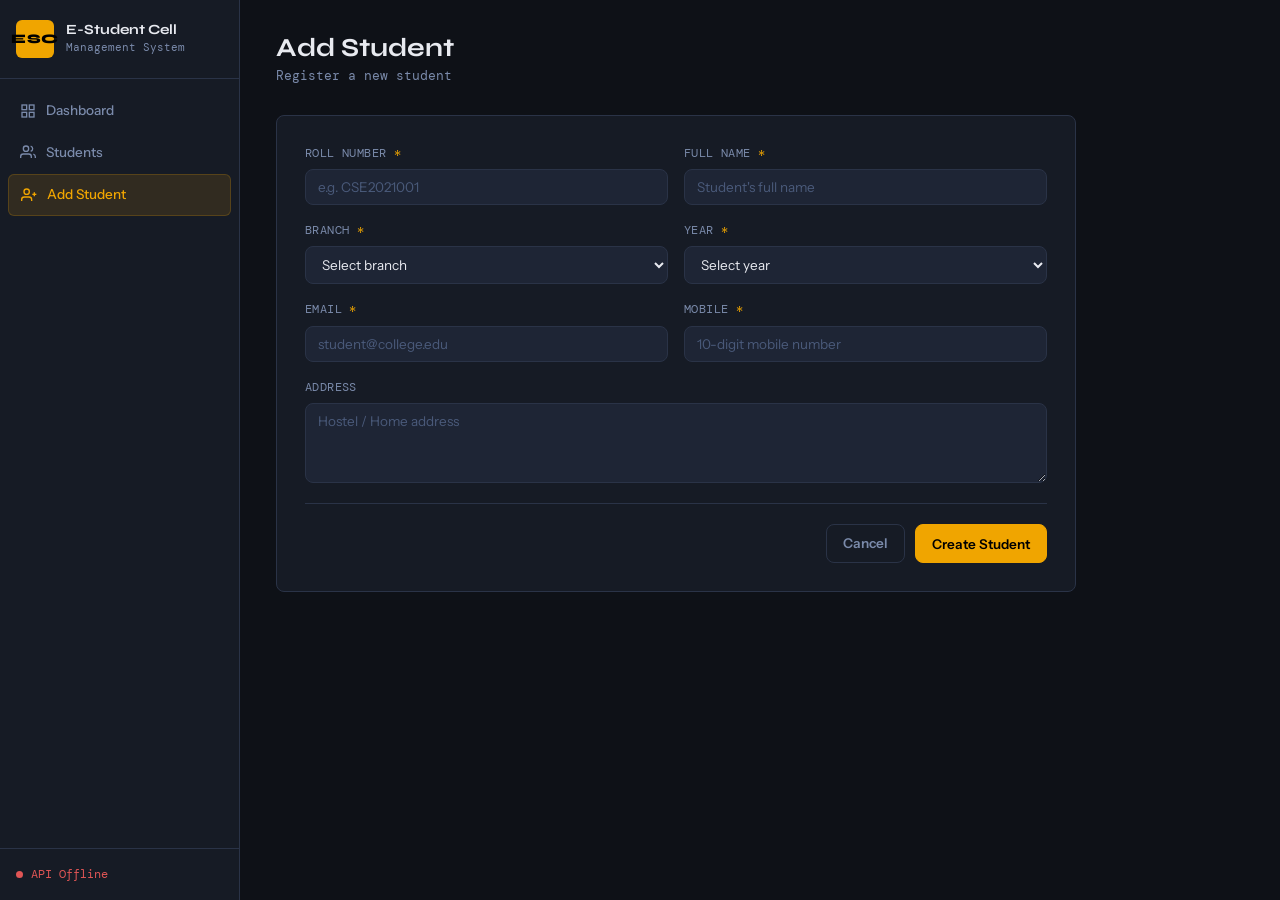
==== frontend/add-student.html @ 2fb1ceee "deployment purposes" ====
<!DOCTYPE html>
<html lang="en">
<head>
  <meta charset="UTF-8" />
  <link rel="icon" type="image/png" href="favicon.png"/>
  <meta name="viewport" content="width=device-width, initial-scale=1.0"/>
  <title>Add Student — E-Student Cell</title>
  <link rel="stylesheet" href="css/style.css" />
  <link href="https://fonts.googleapis.com/css2?family=Syne:wght@400;600;700;800&family=DM+Mono:wght@400;500&family=Instrument+Sans:wght@400;500;600&display=swap" rel="stylesheet"/>
</head>
<body>

  <div class="app-shell">
    <aside class="sidebar">
      <div class="sidebar-brand">
        <div class="brand-mark">ESC</div>
        <div class="brand-text">
          <span class="brand-title">E-Student Cell</span>
          <span class="brand-sub">Management System</span>
        </div>
      </div>
      <nav class="sidebar-nav">
        <a href="index.html" class="nav-item">
          <svg viewBox="0 0 24 24" fill="none" stroke="currentColor" stroke-width="2"><rect x="3" y="3" width="7" height="7"/><rect x="14" y="3" width="7" height="7"/><rect x="3" y="14" width="7" height="7"/><rect x="14" y="14" width="7" height="7"/></svg>
          Dashboard
        </a>
        <a href="students.html" class="nav-item">
          <svg viewBox="0 0 24 24" fill="none" stroke="currentColor" stroke-width="2"><path d="M17 21v-2a4 4 0 0 0-4-4H5a4 4 0 0 0-4 4v2"/><circle cx="9" cy="7" r="4"/><path d="M23 21v-2a4 4 0 0 0-3-3.87"/><path d="M16 3.13a4 4 0 0 1 0 7.75"/></svg>
          Students
        </a>
        <a href="add-student.html" class="nav-item active">
          <svg viewBox="0 0 24 24" fill="none" stroke="currentColor" stroke-width="2"><path d="M16 21v-2a4 4 0 0 0-4-4H5a4 4 0 0 0-4 4v2"/><circle cx="8.5" cy="7" r="4"/><line x1="20" y1="8" x2="20" y2="14"/><line x1="23" y1="11" x2="17" y2="11"/></svg>
          Add Student
        </a>
      </nav>
      <div class="sidebar-footer">
        <div class="api-status" id="apiStatus">
          <span class="status-dot"></span>
          <span class="status-text">Connecting...</span>
        </div>
      </div>
    </aside>

    <main class="main-content">
      <header class="page-header">
        <div>
          <h1 class="page-title">Add Student</h1>
          <p class="page-subtitle">Register a new student</p>
        </div>
      </header>

      <div class="form-card">
        <div id="formAlert"></div>

        <div class="form-grid">
          <div class="form-group">
            <label class="form-label">Roll Number <span class="required">*</span></label>
            <input type="text" id="roll_number" class="form-input" placeholder="e.g. CSE2021001" />
          </div>
          <div class="form-group">
            <label class="form-label">Full Name <span class="required">*</span></label>
            <input type="text" id="name" class="form-input" placeholder="Student's full name" />
          </div>
          <div class="form-group">
            <label class="form-label">Branch <span class="required">*</span></label>
            <select id="branch" class="form-input">
              <option value="">Select branch</option>
              <option value="AIDS">AIDS</option>
              <option value="AIML">AIML</option>
              <option value="AR">AR</option>
              <option value="IIOT">IIOT</option>
              
            </select>
          </div>
          <div class="form-group">
            <label class="form-label">Year <span class="required">*</span></label>
            <select id="year" class="form-input">
              <option value="">Select year</option>
              <option value="1">1st Year</option>
              <option value="2">2nd Year</option>
              <option value="3">3rd Year</option>
              <option value="4">4th Year</option>
            </select>
          </div>
          <div class="form-group">
            <label class="form-label">Email <span class="required">*</span></label>
            <input type="email" id="email" class="form-input" placeholder="student@college.edu" />
          </div>
          <div class="form-group">
            <label class="form-label">Mobile <span class="required">*</span></label>
            <input type="text" id="mobile" class="form-input" placeholder="10-digit mobile number" />
          </div>
          <div class="form-group form-group-full">
            <label class="form-label">Address</label>
            <textarea id="address" class="form-input form-textarea" placeholder="Hostel / Home address"></textarea>
          </div>
        </div>

        <div class="form-actions">
          <a href="students.html" class="btn btn-ghost">Cancel</a>
          <button class="btn btn-primary" id="submitBtn">Create Student</button>
        </div>
      </div>
    </main>
  </div>

  <script src="js/api.js"></script>
  <script src="js/pages/add-student.js"></script>
</body>
</html>
---- frontend/css/style.css ----
:root {
  --bg: #0e1117;
  --bg-2: #161b25;
  --bg-3: #1e2535;
  --border: #2a3347;
  --border-light: #344060;
  --text: #e8eaf0;
  --text-muted: #7a8aaa;
  --text-dim: #4a5a7a;
  --accent: #f0a500;
  --accent-dim: rgba(240, 165, 0, 0.12);
  --accent-hover: #ffc130;
  --danger: #e05555;
  --danger-dim: rgba(224, 85, 85, 0.12);
  --success: #3ecf8e;
  --success-dim: rgba(62, 207, 142, 0.1);
  --sidebar-w: 240px;
  --radius: 8px;
  --font-display: 'Syne', sans-serif;
  --font-body: 'Instrument Sans', sans-serif;
  --font-mono: 'DM Mono', monospace;
}

*, *::before, *::after { box-sizing: border-box; margin: 0; padding: 0; }

body {
  background: var(--bg);
  color: var(--text);
  font-family: var(--font-body);
  font-size: 14px;
  line-height: 1.6;
  min-height: 100vh;
}

a { color: inherit; text-decoration: none; }

.app-shell {
  display: flex;
  min-height: 100vh;
}

.sidebar {
  width: var(--sidebar-w);
  background: var(--bg-2);
  border-right: 1px solid var(--border);
  display: flex;
  flex-direction: column;
  position: fixed;
  top: 0; left: 0; bottom: 0;
  z-index: 10;
}

.sidebar-brand {
  display: flex;
  align-items: center;
  gap: 12px;
  padding: 20px 16px;
  border-bottom: 1px solid var(--border);
}

.brand-mark {
  width: 38px;
  height: 38px;
  background: var(--accent);
  color: #000;
  font-family: var(--font-display);
  font-weight: 800;
  font-size: 13px;
  display: flex;
  align-items: center;
  justify-content: center;
  border-radius: 6px;
  flex-shrink: 0;
  letter-spacing: 0.5px;
}

.brand-text {
  display: flex;
  flex-direction: column;
}

.brand-title {
  font-family: var(--font-display);
  font-weight: 700;
  font-size: 14px;
  color: var(--text);
  line-height: 1.2;
}

.brand-sub {
  font-size: 11px;
  color: var(--text-muted);
  font-family: var(--font-mono);
}

.sidebar-nav {
  padding: 12px 8px;
  display: flex;
  flex-direction: column;
  gap: 2px;
  flex: 1;
}

.nav-item {
  display: flex;
  align-items: center;
  gap: 10px;
  padding: 9px 12px;
  border-radius: 6px;
  color: var(--text-muted);
  font-size: 13.5px;
  font-weight: 500;
  transition: all 0.15s;
  cursor: pointer;
}

.nav-item svg {
  width: 16px;
  height: 16px;
  flex-shrink: 0;
}

.nav-item:hover {
  background: var(--bg-3);
  color: var(--text);
}

.nav-item.active {
  background: var(--accent-dim);
  color: var(--accent);
  border: 1px solid rgba(240, 165, 0, 0.2);
}

.sidebar-footer {
  padding: 16px;
  border-top: 1px solid var(--border);
}

.api-status {
  display: flex;
  align-items: center;
  gap: 8px;
  font-size: 12px;
  font-family: var(--font-mono);
  color: var(--text-muted);
}

.status-dot {
  width: 7px;
  height: 7px;
  border-radius: 50%;
  background: var(--text-dim);
  transition: background 0.3s;
}

.api-status.online .status-dot { background: var(--success); }
.api-status.online .status-text { color: var(--success); }
.api-status.offline .status-dot { background: var(--danger); }
.api-status.offline .status-text { color: var(--danger); }

.main-content {
  margin-left: var(--sidebar-w);
  flex: 1;
  padding: 32px 36px;
  max-width: calc(100vw - var(--sidebar-w));
}

.page-header {
  display: flex;
  align-items: flex-start;
  justify-content: space-between;
  margin-bottom: 28px;
  gap: 16px;
}

.back-link {
  font-size: 12px;
  color: var(--text-muted);
  font-family: var(--font-mono);
  display: block;
  margin-bottom: 6px;
  transition: color 0.15s;
}

.back-link:hover { color: var(--accent); }

.page-title {
  font-family: var(--font-display);
  font-size: 26px;
  font-weight: 700;
  color: var(--text);
  line-height: 1.2;
}

.page-subtitle {
  color: var(--text-muted);
  font-size: 13px;
  margin-top: 3px;
  font-family: var(--font-mono);
}

.header-actions {
  display: flex;
  gap: 10px;
  align-items: center;
}

.btn {
  display: inline-flex;
  align-items: center;
  gap: 6px;
  padding: 8px 16px;
  border-radius: var(--radius);
  font-size: 13.5px;
  font-weight: 600;
  font-family: var(--font-body);
  cursor: pointer;
  border: 1px solid transparent;
  transition: all 0.15s;
  white-space: nowrap;
}

.btn-primary {
  background: var(--accent);
  color: #000;
  border-color: var(--accent);
}

.btn-primary:hover {
  background: var(--accent-hover);
  border-color: var(--accent-hover);
}

.btn-ghost {
  background: transparent;
  color: var(--text-muted);
  border-color: var(--border);
}

.btn-ghost:hover {
  background: var(--bg-3);
  color: var(--text);
  border-color: var(--border-light);
}

.btn-danger {
  background: var(--danger);
  color: #fff;
  border-color: var(--danger);
}

.btn-danger:hover {
  background: #c94444;
}

.btn-sm {
  padding: 5px 12px;
  font-size: 12.5px;
}

.stats-grid {
  display: grid;
  grid-template-columns: repeat(4, 1fr);
  gap: 16px;
  margin-bottom: 28px;
}

.stat-card {
  background: var(--bg-2);
  border: 1px solid var(--border);
  border-radius: var(--radius);
  padding: 20px;
  transition: border-color 0.15s;
}

.stat-card:hover {
  border-color: var(--border-light);
}

.stat-card.loading .stat-value {
  animation: pulse 1.5s infinite;
}

@keyframes pulse {
  0%, 100% { opacity: 1; }
  50% { opacity: 0.3; }
}

.stat-label {
  font-size: 11.5px;
  color: var(--text-muted);
  font-family: var(--font-mono);
  text-transform: uppercase;
  letter-spacing: 0.5px;
  margin-bottom: 8px;
}

.stat-value {
  font-family: var(--font-display);
  font-size: 32px;
  font-weight: 700;
  color: var(--accent);
  line-height: 1;
}

.charts-row {
  display: grid;
  grid-template-columns: 1fr 1fr;
  gap: 16px;
  margin-bottom: 16px;
}

.chart-card {
  background: var(--bg-2);
  border: 1px solid var(--border);
  border-radius: var(--radius);
  padding: 20px 24px;
}

.chart-title {
  font-family: var(--font-display);
  font-size: 14px;
  font-weight: 600;
  color: var(--text);
  margin-bottom: 16px;
}

.bar-chart {
  display: flex;
  flex-direction: column;
  gap: 8px;
}

.bar-row {
  display: flex;
  align-items: center;
  gap: 10px;
}

.bar-label {
  font-family: var(--font-mono);
  font-size: 11.5px;
  color: var(--text-muted);
  width: 80px;
  flex-shrink: 0;
}

.bar-track {
  flex: 1;
  height: 6px;
  background: var(--bg-3);
  border-radius: 3px;
  overflow: hidden;
}

.bar-fill {
  height: 100%;
  background: var(--accent);
  border-radius: 3px;
  transition: width 0.6s cubic-bezier(0.4, 0, 0.2, 1);
}

.bar-count {
  font-family: var(--font-mono);
  font-size: 11.5px;
  color: var(--text-muted);
  width: 28px;
  text-align: right;
  flex-shrink: 0;
}

.filters-bar {
  display: flex;
  align-items: flex-end;
  gap: 12px;
  margin-bottom: 20px;
  flex-wrap: wrap;
}

.filter-group {
  display: flex;
  flex-direction: column;
  gap: 5px;
}

.filter-label {
  font-size: 11.5px;
  color: var(--text-muted);
  font-family: var(--font-mono);
  text-transform: uppercase;
  letter-spacing: 0.4px;
}

.filter-select {
  background: var(--bg-2);
  border: 1px solid var(--border);
  border-radius: var(--radius);
  color: var(--text);
  padding: 7px 12px;
  font-size: 13.5px;
  font-family: var(--font-body);
  cursor: pointer;
  min-width: 150px;
}

.filter-select:focus {
  outline: none;
  border-color: var(--accent);
}

.table-card {
  background: var(--bg-2);
  border: 1px solid var(--border);
  border-radius: var(--radius);
  overflow: hidden;
}

.data-table {
  width: 100%;
  border-collapse: collapse;
}

.data-table th {
  background: var(--bg-3);
  padding: 11px 16px;
  text-align: left;
  font-size: 11px;
  font-family: var(--font-mono);
  color: var(--text-muted);
  text-transform: uppercase;
  letter-spacing: 0.6px;
  border-bottom: 1px solid var(--border);
  font-weight: 500;
}

.data-table td {
  padding: 12px 16px;
  border-bottom: 1px solid var(--border);
  font-size: 13.5px;
  color: var(--text);
  vertical-align: middle;
}

.data-table tr:last-child td { border-bottom: none; }

.data-table tbody tr {
  transition: background 0.1s;
}

.data-table tbody tr:hover {
  background: var(--bg-3);
}

.table-empty {
  text-align: center;
  color: var(--text-muted);
  padding: 40px !important;
  font-family: var(--font-mono);
  font-size: 13px;
}

.roll-badge {
  font-family: var(--font-mono);
  font-size: 12px;
  background: var(--bg-3);
  border: 1px solid var(--border);
  padding: 2px 8px;
  border-radius: 4px;
  color: var(--accent);
}

.year-badge {
  font-family: var(--font-mono);
  font-size: 12px;
  color: var(--text-muted);
}

.branch-badge {
  font-family: var(--font-mono);
  font-size: 12px;
  padding: 2px 8px;
  border-radius: 4px;
  background: var(--accent-dim);
  color: var(--accent);
  border: 1px solid rgba(240,165,0,0.2);
}

.action-btns {
  display: flex;
  gap: 6px;
}

.form-card {
  background: var(--bg-2);
  border: 1px solid var(--border);
  border-radius: var(--radius);
  padding: 28px;
  max-width: 800px;
}

.form-grid {
  display: grid;
  grid-template-columns: 1fr 1fr;
  gap: 16px;
}

.form-group {
  display: flex;
  flex-direction: column;
  gap: 6px;
}

.form-group-full {
  grid-column: 1 / -1;
}

.form-label {
  font-size: 12px;
  color: var(--text-muted);
  font-family: var(--font-mono);
  text-transform: uppercase;
  letter-spacing: 0.4px;
}

.required { color: var(--accent); }

.form-input {
  background: var(--bg-3);
  border: 1px solid var(--border);
  border-radius: var(--radius);
  color: var(--text);
  padding: 9px 12px;
  font-size: 13.5px;
  font-family: var(--font-body);
  transition: border-color 0.15s;
  width: 100%;
}

.form-input:focus {
  outline: none;
  border-color: var(--accent);
}

.form-input::placeholder { color: var(--text-dim); }

.form-textarea {
  resize: vertical;
  min-height: 80px;
}

.form-actions {
  display: flex;
  gap: 10px;
  justify-content: flex-end;
  margin-top: 20px;
  padding-top: 20px;
  border-top: 1px solid var(--border);
}

.alert {
  padding: 12px 16px;
  border-radius: var(--radius);
  font-size: 13.5px;
  margin-bottom: 16px;
  display: flex;
  align-items: center;
  gap: 8px;
}

.alert-success {
  background: var(--success-dim);
  border: 1px solid rgba(62, 207, 142, 0.3);
  color: var(--success);
}

.alert-error {
  background: var(--danger-dim);
  border: 1px solid rgba(224, 85, 85, 0.3);
  color: var(--danger);
}

.tabs {
  display: flex;
  gap: 2px;
  border-bottom: 1px solid var(--border);
  margin-bottom: 20px;
  overflow-x: auto;
  scrollbar-width: none;
}

.tabs::-webkit-scrollbar { display: none; }

.tab-btn {
  padding: 9px 14px;
  font-size: 12.5px;
  font-family: var(--font-body);
  font-weight: 500;
  color: var(--text-muted);
  background: transparent;
  border: none;
  cursor: pointer;
  border-bottom: 2px solid transparent;
  margin-bottom: -1px;
  white-space: nowrap;
  transition: all 0.15s;
}

.tab-btn:hover { color: var(--text); }

.tab-btn.active {
  color: var(--accent);
  border-bottom-color: var(--accent);
}

.tab-panel { display: block; }
.tab-panel.hidden { display: none; }

.section-card {
  background: var(--bg-2);
  border: 1px solid var(--border);
  border-radius: var(--radius);
  padding: 24px;
  margin-bottom: 16px;
}

.section-card.hidden { display: none; }

.section-header {
  display: flex;
  align-items: center;
  justify-content: space-between;
  margin-bottom: 16px;
}

.section-title {
  font-family: var(--font-display);
  font-size: 15px;
  font-weight: 600;
  color: var(--text);
}

.info-grid {
  display: grid;
  grid-template-columns: repeat(3, 1fr);
  gap: 16px;
}

.info-item {
  display: flex;
  flex-direction: column;
  gap: 3px;
}

.info-label {
  font-size: 11px;
  color: var(--text-dim);
  font-family: var(--font-mono);
  text-transform: uppercase;
  letter-spacing: 0.4px;
}

.info-value {
  font-size: 14px;
  color: var(--text);
}

.info-value.mono {
  font-family: var(--font-mono);
  font-size: 13px;
}

.bool-yes {
  color: var(--success);
  font-family: var(--font-mono);
  font-size: 12px;
}

.bool-no {
  color: var(--text-dim);
  font-family: var(--font-mono);
  font-size: 12px;
}

.no-data {
  color: var(--text-dim);
  font-family: var(--font-mono);
  font-size: 13px;
  padding: 12px 0;
}

.sem-grid {
  display: grid;
  grid-template-columns: repeat(4, 1fr);
  gap: 12px;
}

.sem-block {
  background: var(--bg-3);
  border: 1px solid var(--border);
  border-radius: 6px;
  padding: 12px;
}

.sem-label {
  font-size: 11px;
  font-family: var(--font-mono);
  color: var(--text-muted);
  text-transform: uppercase;
  letter-spacing: 0.4px;
  margin-bottom: 8px;
}

.sem-block .form-group {
  gap: 4px;
}

.sem-block .form-label {
  font-size: 10.5px;
}

.sem-block .form-input {
  padding: 6px 8px;
  font-size: 12.5px;
}

.items-list {
  display: flex;
  flex-direction: column;
  gap: 10px;
  margin-bottom: 12px;
}

.item-row {
  background: var(--bg-3);
  border: 1px solid var(--border);
  border-radius: 6px;
  padding: 14px 16px;
  display: flex;
  justify-content: space-between;
  align-items: flex-start;
  gap: 16px;
}

.item-info {
  flex: 1;
}

.item-title {
  font-size: 14px;
  font-weight: 500;
  color: var(--text);
  margin-bottom: 4px;
}

.item-meta {
  font-size: 12px;
  font-family: var(--font-mono);
  color: var(--text-muted);
  display: flex;
  gap: 12px;
  flex-wrap: wrap;
}

.item-actions {
  display: flex;
  gap: 6px;
  flex-shrink: 0;
}

.modal-overlay {
  position: fixed;
  inset: 0;
  background: rgba(0,0,0,0.6);
  display: flex;
  align-items: center;
  justify-content: center;
  z-index: 100;
  opacity: 0;
  pointer-events: none;
  transition: opacity 0.2s;
}

.modal-overlay.visible {
  opacity: 1;
  pointer-events: all;
}

.modal {
  background: var(--bg-2);
  border: 1px solid var(--border);
  border-radius: 10px;
  padding: 28px;
  max-width: 400px;
  width: 90%;
}

.modal-title {
  font-family: var(--font-display);
  font-size: 17px;
  font-weight: 600;
  margin-bottom: 10px;
}

.modal-text {
  color: var(--text-muted);
  font-size: 13.5px;
  line-height: 1.6;
  margin-bottom: 20px;
}

.modal-actions {
  display: flex;
  gap: 10px;
  justify-content: flex-end;
}

.student-photo {
  width: 36px;
  height: 36px;
  border-radius: 50%;
  object-fit: cover;
  border: 2px solid var(--border);
  display: block;
}

.student-photo-placeholder {
  width: 36px;
  height: 36px;
  border-radius: 50%;
  background: var(--bg-3);
  border: 2px solid var(--border);
  display: flex;
  align-items: center;
  justify-content: center;
  font-family: var(--font-display);
  font-weight: 700;
  font-size: 14px;
  color: var(--accent);
}

.upload-section {
  margin-top: 20px;
  padding-top: 20px;
  border-top: 1px solid var(--border);
}

.upload-title {
  font-size: 13px;
  font-family: var(--font-mono);
  color: var(--text-muted);
  text-transform: uppercase;
  letter-spacing: 0.4px;
  margin-bottom: 14px;
}

input[type="file"].form-input {
  padding: 7px 10px;
  cursor: pointer;
  color: var(--text-muted);
  font-size: 12.5px;
}

input[type="file"].form-input::-webkit-file-upload-button {
  background: var(--bg);
  border: 1px solid var(--border);
  border-radius: 4px;
  color: var(--text);
  padding: 4px 10px;
  font-size: 12px;
  cursor: pointer;
  margin-right: 10px;
  font-family: var(--font-body);
}

.upload-success {
  font-size: 12px;
  font-family: var(--font-mono);
  color: var(--success);
  margin-top: 6px;
}

@media (max-width: 900px) {
  .stats-grid { grid-template-columns: repeat(2, 1fr); }
  .charts-row { grid-template-columns: 1fr; }
  .info-grid { grid-template-columns: repeat(2, 1fr); }
  .sem-grid { grid-template-columns: repeat(2, 1fr); }
}

@media (max-width: 600px) {
  .main-content { padding: 20px 16px; }
  .stats-grid { grid-template-columns: repeat(2, 1fr); }
  .form-grid { grid-template-columns: 1fr; }
  .form-group-full { grid-column: 1; }
}
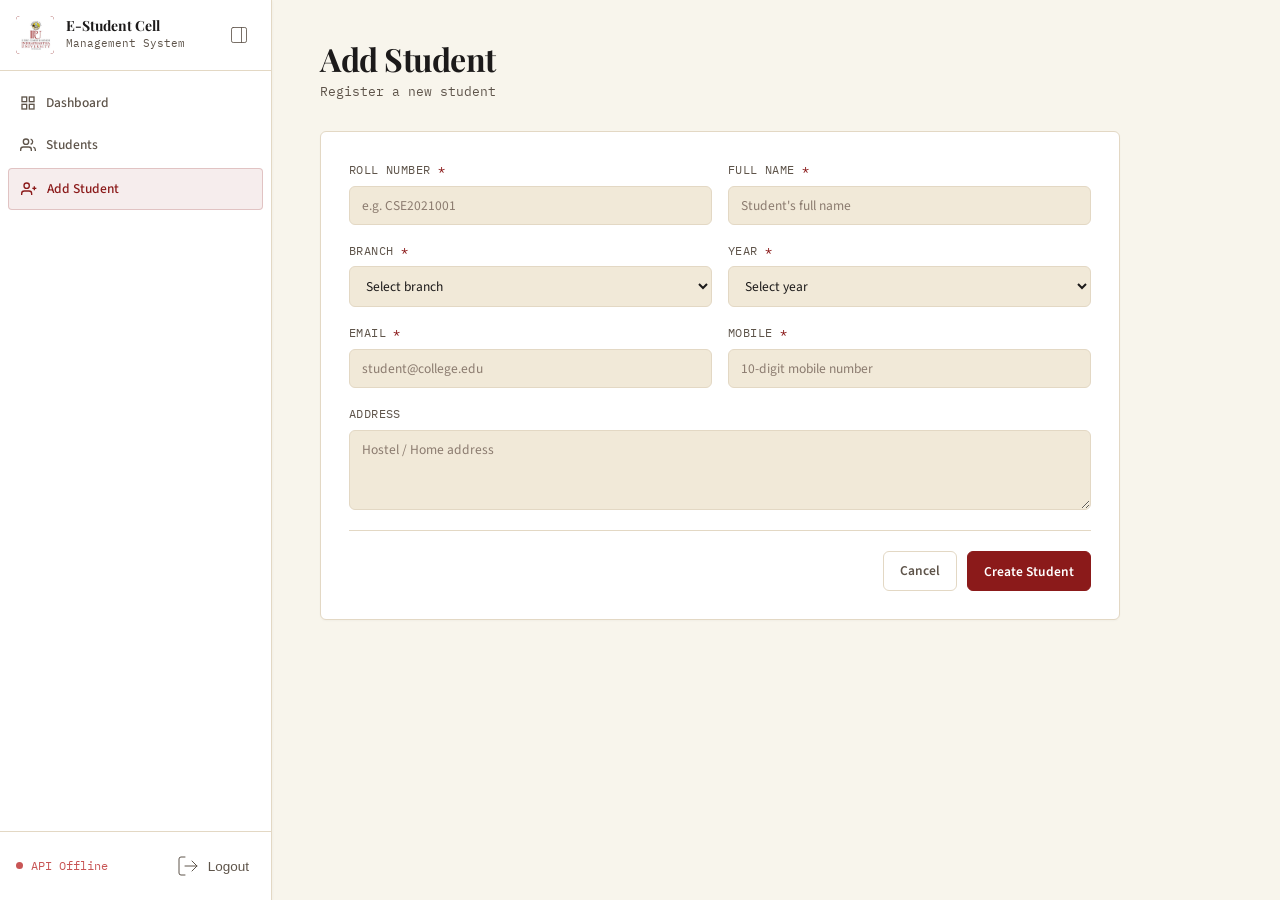
==== commit b74f7102: "Merge pull request #2 from Waqar080206/main" ====
--- a/frontend/add-student.html
+++ b/frontend/add-student.html
@@ -2,50 +2,65 @@
 <html lang="en">
 <head>
   <meta charset="UTF-8" />
-  <link rel="icon" type="image/png" href="favicon.png"/>
+  <link rel="icon" type="image/jpeg" href="ipu.jpg"/>
   <meta name="viewport" content="width=device-width, initial-scale=1.0"/>
   <title>Add Student — E-Student Cell</title>
   <link rel="stylesheet" href="css/style.css" />
-  <link href="https://fonts.googleapis.com/css2?family=Syne:wght@400;600;700;800&family=DM+Mono:wght@400;500&family=Instrument+Sans:wght@400;500;600&display=swap" rel="stylesheet"/>
+  <link href="https://fonts.googleapis.com/css2?family=Playfair+Display:wght@400;600;700&family=Source+Sans+3:wght@400;500;600&family=IBM+Plex+Mono:wght@400;500&display=swap" rel="stylesheet"/>
 </head>
 <body>
 
   <div class="app-shell">
     <aside class="sidebar">
       <div class="sidebar-brand">
-        <div class="brand-mark">ESC</div>
-        <div class="brand-text">
-          <span class="brand-title">E-Student Cell</span>
-          <span class="brand-sub">Management System</span>
+        <div class="sidebar-brand-info">
+          <div class="brand-mark">
+            <img src="ipu.jpg" alt="ESC Logo" class="brand-logo"/>
+          </div>
+          <div class="brand-text">
+            <span class="brand-title">E-Student Cell</span>
+            <span class="brand-sub">Management System</span>
+          </div>
         </div>
+        <button class="sidebar-toggle" id="sidebarToggle" aria-label="Toggle Sidebar">
+          <svg xmlns="http://www.w3.org/2000/svg" width="24" height="24" viewBox="0 0 24 24" fill="none" stroke="currentColor" stroke-width="1" stroke-linecap="round" stroke-linejoin="round"><rect width="18" height="18" x="3" y="3" rx="2"/><path d="M15 3v18"/></svg>
+        </button>
       </div>
       <nav class="sidebar-nav">
         <a href="index.html" class="nav-item">
           <svg viewBox="0 0 24 24" fill="none" stroke="currentColor" stroke-width="2"><rect x="3" y="3" width="7" height="7"/><rect x="14" y="3" width="7" height="7"/><rect x="3" y="14" width="7" height="7"/><rect x="14" y="14" width="7" height="7"/></svg>
-          Dashboard
+          <span class="nav-item-label">Dashboard</span>
         </a>
         <a href="students.html" class="nav-item">
           <svg viewBox="0 0 24 24" fill="none" stroke="currentColor" stroke-width="2"><path d="M17 21v-2a4 4 0 0 0-4-4H5a4 4 0 0 0-4 4v2"/><circle cx="9" cy="7" r="4"/><path d="M23 21v-2a4 4 0 0 0-3-3.87"/><path d="M16 3.13a4 4 0 0 1 0 7.75"/></svg>
-          Students
+          <span class="nav-item-label">Students</span>
         </a>
         <a href="add-student.html" class="nav-item active">
           <svg viewBox="0 0 24 24" fill="none" stroke="currentColor" stroke-width="2"><path d="M16 21v-2a4 4 0 0 0-4-4H5a4 4 0 0 0-4 4v2"/><circle cx="8.5" cy="7" r="4"/><line x1="20" y1="8" x2="20" y2="14"/><line x1="23" y1="11" x2="17" y2="11"/></svg>
-          Add Student
+          <span class="nav-item-label">Add Student</span>
         </a>
       </nav>
       <div class="sidebar-footer">
-        <div class="api-status" id="apiStatus">
-          <span class="status-dot"></span>
-          <span class="status-text">Connecting...</span>
+        <div class="sidebar-footer-content">
+          <div class="api-status" id="apiStatus">
+            <span class="status-dot"></span>
+            <span class="status-text">Connecting...</span>
+          </div>
+          <button class="logout-btn" id="logoutBtn" aria-label="Logout">
+            <svg xmlns="http://www.w3.org/2000/svg" width="24" height="24" viewBox="0 0 24 24" fill="none" stroke="currentColor" stroke-width="1" stroke-linecap="round" stroke-linejoin="round"><path d="m16 17 5-5-5-5"/><path d="M21 12H9"/><path d="M9 21H5a2 2 0 0 1-2-2V5a2 2 0 0 1 2-2h4"/></svg>
+            <span class="logout-text">Logout</span>
+          </button>
         </div>
       </div>
     </aside>
 
     <main class="main-content">
       <header class="page-header">
-        <div>
-          <h1 class="page-title">Add Student</h1>
-          <p class="page-subtitle">Register a new student</p>
+        <div class="header-left">
+          <div>
+            <h1 class="page-title">Add Student</h1>
+            <p class="page-subtitle">Register a new student</p>
+          </div>
         </div>
       </header>
 
--- a/frontend/css/style.css
+++ b/frontend/css/style.css
@@ -1,25 +1,29 @@
 
 :root {
-  --bg: #0e1117;
-  --bg-2: #161b25;
-  --bg-3: #1e2535;
-  --border: #2a3347;
-  --border-light: #344060;
-  --text: #e8eaf0;
-  --text-muted: #7a8aaa;
-  --text-dim: #4a5a7a;
-  --accent: #f0a500;
-  --accent-dim: rgba(240, 165, 0, 0.12);
-  --accent-hover: #ffc130;
-  --danger: #e05555;
-  --danger-dim: rgba(224, 85, 85, 0.12);
-  --success: #3ecf8e;
-  --success-dim: rgba(62, 207, 142, 0.1);
-  --sidebar-w: 240px;
-  --radius: 8px;
-  --font-display: 'Syne', sans-serif;
-  --font-body: 'Instrument Sans', sans-serif;
-  --font-mono: 'DM Mono', monospace;
+  /* Color System - Warm Editorial Palette */
+  --bg: #F8F5EC;
+  --bg-2: #FFFFFF;
+  --bg-3: #F1E9D8;
+  --border: #E3D8C4;
+  --border-light: #E3D8C4;
+  --text: #1C1A1A;
+  --text-muted: #5E544A;
+  --text-dim: #8B7B6F;
+  --accent: #8B1A1A;
+  --accent-dim: rgba(139, 26, 26, 0.08);
+  --accent-hover: #A63030;
+  --accent-secondary: #C8A243;
+  --danger: #C85555;
+  --danger-dim: rgba(200, 85, 85, 0.1);
+  --success: #4A7C59;
+  --success-dim: rgba(74, 124, 89, 0.1);
+  --sidebar-w-expanded: 272px;
+  --sidebar-w-collapsed: 76px;
+  --sidebar-w: var(--sidebar-w-expanded);
+  --radius: 6px;
+  --font-display: 'Playfair Display', serif;
+  --font-body: 'Source Sans 3', sans-serif;
+  --font-mono: 'IBM Plex Mono', monospace;
 }
 
 *, *::before, *::after { box-sizing: border-box; margin: 0; padding: 0; }
@@ -28,9 +32,28 @@
   background: var(--bg);
   color: var(--text);
   font-family: var(--font-body);
-  font-size: 14px;
-  line-height: 1.6;
+  font-size: 15px;
+  line-height: 1.65;
   min-height: 100vh;
+  position: relative;
+}
+
+/* Mobile sidebar overlay backdrop */
+@media (max-width: 980px) {
+  body::before {
+    content: '';
+    position: fixed;
+    inset: 0;
+    background: rgba(0, 0, 0, 0);
+    pointer-events: none;
+    transition: background 0.3s ease, pointer-events 0.3s ease;
+    z-index: 99;
+  }
+  
+  body.sidebar-open::before {
+    background: rgba(0, 0, 0, 0.25);
+    pointer-events: all;
+  }
 }
 
 a { color: inherit; text-decoration: none; }
@@ -48,33 +71,143 @@
   flex-direction: column;
   position: fixed;
   top: 0; left: 0; bottom: 0;
-  z-index: 10;
+  z-index: 50;
+  transition: width 0.3s cubic-bezier(0.4, 0, 0.2, 1);
+  box-shadow: 0 1px 3px rgba(28, 26, 26, 0.05);
+  overflow: hidden;
+}
+
+.sidebar.collapsed {
+  --sidebar-w: var(--sidebar-w-collapsed);
+}
+
+.sidebar.hidden {
+  transform: translateX(-100%);
+}
+
+.sidebar.mobile-drawer {
+  position: fixed;
+  width: 100%;
+  max-width: 320px;
+  transform: translateX(-100%);
+  transition: transform 0.3s cubic-bezier(0.4, 0, 0.2, 1);
+  z-index: 999;
+}
+
+.sidebar.mobile-drawer.visible {
+  transform: translateX(0);
 }
 
 .sidebar-brand {
   display: flex;
   align-items: center;
   gap: 12px;
-  padding: 20px 16px;
+  padding: 16px;
   border-bottom: 1px solid var(--border);
+  justify-content: space-between;
+  flex-shrink: 0;
+  transition: padding 0.3s cubic-bezier(0.4, 0, 0.2, 1), justify-content 0.3s cubic-bezier(0.4, 0, 0.2, 1);
+}
+
+.sidebar.collapsed .sidebar-brand {
+  justify-content: center;
+  padding: 16px 12px;
+  gap: 0;
+}
+
+.sidebar-brand-info {
+  display: flex;
+  align-items: center;
+  gap: 12px;
+  min-width: 0;
+  flex: 1;
+  transition: flex 0.3s cubic-bezier(0.4, 0, 0.2, 1);
+}
+
+.sidebar.collapsed .sidebar-brand-info {
+  flex: 0;
+  gap: 0;
+  justify-content: center;
+}
+
+.brand-text {
+  display: flex;
+  flex-direction: column;
+  transition: opacity 0.2s;
+}
+
+.sidebar.collapsed .brand-text {
+  display: none;
+}
+
+.sidebar-toggle {
+  background: none;
+  border: none;
+  color: var(--text-muted);
+  cursor: pointer;
+  padding: 6px;
+  border-radius: 8px;
+  transition: all 0.2s;
+  display: flex;
+  align-items: center;
+  justify-content: center;
+  flex-shrink: 0;
+}
+
+.sidebar-toggle:hover {
+  color: var(--accent);
+}
+
+.sidebar-toggle:active {
+  background: var(--accent-dim);
+}
+
+.sidebar-toggle svg {
+  width: 20px;
+  height: 20px;
+}
+
+.sidebar.collapsed .sidebar-toggle {
+  width: 40px;
+  height: 40px;
+  padding: 8px;
+  background: transparent;
+  border-radius: 10px;
+  transition: all 0.2s;
+  display: none;
+}
+
+.sidebar.collapsed .sidebar-brand:hover .sidebar-toggle {
+  display: flex;
+}
+
+.sidebar.collapsed .sidebar-toggle:hover {
+  color: var(--accent);
 }
 
 .brand-mark {
   width: 38px;
   height: 38px;
   background: var(--accent);
-  color: #000;
+  color: #FFFFFF;
   font-family: var(--font-display);
-  font-weight: 800;
-  font-size: 13px;
+  font-weight: 700;
+  font-size: 16px;
   display: flex;
   align-items: center;
   justify-content: center;
-  border-radius: 6px;
+  border-radius: 4px;
   flex-shrink: 0;
   letter-spacing: 0.5px;
-}
-
+  overflow: hidden;
+}
+
+.brand-logo {
+  width: 100%;
+  height: 100%;
+  border-radius: 4px;
+  object-fit: cover;
+}
 .brand-text {
   display: flex;
   flex-direction: column;
@@ -100,6 +233,11 @@
   flex-direction: column;
   gap: 2px;
   flex: 1;
+  overflow-y: auto;
+}
+
+.sidebar.collapsed .sidebar-nav {
+  padding: 8px 6px;
 }
 
 .nav-item {
@@ -107,12 +245,18 @@
   align-items: center;
   gap: 10px;
   padding: 9px 12px;
-  border-radius: 6px;
+  border-radius: 4px;
   color: var(--text-muted);
   font-size: 13.5px;
   font-weight: 500;
-  transition: all 0.15s;
+  transition: all 0.2s;
   cursor: pointer;
+}
+
+.sidebar.collapsed .nav-item {
+  padding: 9px 16px;
+  justify-content: center;
+  gap: 0;
 }
 
 .nav-item svg {
@@ -121,6 +265,17 @@
   flex-shrink: 0;
 }
 
+.nav-item-label {
+  white-space: nowrap;
+  overflow: hidden;
+  text-overflow: ellipsis;
+  transition: opacity 0.2s;
+}
+
+.sidebar.collapsed .nav-item-label {
+  display: none;
+}
+
 .nav-item:hover {
   background: var(--bg-3);
   color: var(--text);
@@ -129,12 +284,21 @@
 .nav-item.active {
   background: var(--accent-dim);
   color: var(--accent);
-  border: 1px solid rgba(240, 165, 0, 0.2);
+  border: 1px solid rgba(139, 26, 26, 0.2);
+}
+
+.sidebar.collapsed .nav-item {
+  border: none;
 }
 
 .sidebar-footer {
   padding: 16px;
   border-top: 1px solid var(--border);
+  flex-shrink: 0;
+}
+
+.sidebar.collapsed .sidebar-footer {
+  padding: 12px 8px;
 }
 
 .api-status {
@@ -144,6 +308,61 @@
   font-size: 12px;
   font-family: var(--font-mono);
   color: var(--text-muted);
+  white-space: nowrap;
+}
+
+.sidebar.collapsed .api-status {
+  justify-content: center;
+  gap: 4px;
+}
+
+.logout-btn {
+  background: none;
+  border: none;
+  color: var(--text-muted);
+  cursor: pointer;
+  padding: 6px;
+  border-radius: 6px;
+  display: flex;
+  align-items: center;
+  justify-content: center;
+  gap: 8px;
+  transition: all 0.2s;
+}
+
+.logout-btn:hover {
+  color: var(--danger);
+}
+
+.logout-text {
+  font-size: 13.5px;
+  font-weight: 500;
+  white-space: nowrap;
+  transition: opacity 0.2s;
+}
+
+.sidebar.collapsed .logout-text {
+  display: none;
+}
+
+.sidebar-footer-content {
+  display: flex;
+  align-items: center;
+  justify-content: space-between;
+  gap: 8px;
+}
+
+.sidebar.collapsed .sidebar-footer-content {
+  flex-direction: column;
+  justify-content: center;
+}
+
+.status-text {
+  transition: opacity 0.2s;
+}
+
+.sidebar.collapsed .status-text {
+  display: none;
 }
 
 .status-dot {
@@ -162,8 +381,19 @@
 .main-content {
   margin-left: var(--sidebar-w);
   flex: 1;
-  padding: 32px 36px;
+  padding: 40px 48px;
   max-width: calc(100vw - var(--sidebar-w));
+  transition: margin-left 0.3s cubic-bezier(0.4, 0, 0.2, 1), max-width 0.3s cubic-bezier(0.4, 0, 0.2, 1);
+}
+
+.main-content.expanded {
+  margin-left: 0;
+  max-width: 100vw;
+}
+
+.header-left {
+  display: flex;
+  align-items: flex-start;
 }
 
 .page-header {
@@ -179,18 +409,20 @@
   color: var(--text-muted);
   font-family: var(--font-mono);
   display: block;
-  margin-bottom: 6px;
-  transition: color 0.15s;
+  margin-bottom: 8px;
+  transition: color 0.2s;
+  letter-spacing: 0.3px;
 }
 
 .back-link:hover { color: var(--accent); }
 
 .page-title {
   font-family: var(--font-display);
-  font-size: 26px;
+  font-size: 32px;
   font-weight: 700;
   color: var(--text);
   line-height: 1.2;
+  letter-spacing: -0.5px;
 }
 
 .page-subtitle {
@@ -223,7 +455,7 @@
 
 .btn-primary {
   background: var(--accent);
-  color: #000;
+  color: #FFFFFF;
   border-color: var(--accent);
 }
 
@@ -271,11 +503,13 @@
   border: 1px solid var(--border);
   border-radius: var(--radius);
   padding: 20px;
-  transition: border-color 0.15s;
+  transition: border-color 0.15s, box-shadow 0.15s;
+  box-shadow: 0 1px 2px rgba(28, 26, 26, 0.03);
 }
 
 .stat-card:hover {
-  border-color: var(--border-light);
+  border-color: var(--text-dim);
+  box-shadow: 0 2px 4px rgba(28, 26, 26, 0.06);
 }
 
 .stat-card.loading .stat-value {
@@ -316,6 +550,7 @@
   border: 1px solid var(--border);
   border-radius: var(--radius);
   padding: 20px 24px;
+  box-shadow: 0 1px 2px rgba(28, 26, 26, 0.03);
 }
 
 .chart-title {
@@ -407,6 +642,7 @@
 .filter-select:focus {
   outline: none;
   border-color: var(--accent);
+  box-shadow: 0 0 0 3px var(--accent-dim);
 }
 
 .table-card {
@@ -414,6 +650,7 @@
   border: 1px solid var(--border);
   border-radius: var(--radius);
   overflow: hidden;
+  box-shadow: 0 1px 2px rgba(28, 26, 26, 0.03);
 }
 
 .data-table {
@@ -429,9 +666,9 @@
   font-family: var(--font-mono);
   color: var(--text-muted);
   text-transform: uppercase;
-  letter-spacing: 0.6px;
+  letter-spacing: 0.8px;
   border-bottom: 1px solid var(--border);
-  font-weight: 500;
+  font-weight: 600;
 }
 
 .data-table td {
@@ -445,7 +682,7 @@
 .data-table tr:last-child td { border-bottom: none; }
 
 .data-table tbody tr {
-  transition: background 0.1s;
+  transition: background 0.15s;
 }
 
 .data-table tbody tr:hover {
@@ -497,6 +734,7 @@
   border-radius: var(--radius);
   padding: 28px;
   max-width: 800px;
+  box-shadow: 0 1px 2px rgba(28, 26, 26, 0.03);
 }
 
 .form-grid {
@@ -533,13 +771,14 @@
   padding: 9px 12px;
   font-size: 13.5px;
   font-family: var(--font-body);
-  transition: border-color 0.15s;
+  transition: border-color 0.2s, box-shadow 0.2s;
   width: 100%;
 }
 
 .form-input:focus {
   outline: none;
   border-color: var(--accent);
+  box-shadow: 0 0 0 3px var(--accent-dim);
 }
 
 .form-input::placeholder { color: var(--text-dim); }
@@ -603,8 +842,11 @@
   border-bottom: 2px solid transparent;
   margin-bottom: -1px;
   white-space: nowrap;
-  transition: all 0.15s;
-}
+  transition: all 0.2s;
+  letter-spacing: 0.2px;
+}
+
+.tab-btn:hover { color: var(--text); }
 
 .tab-btn:hover { color: var(--text); }
 
@@ -622,6 +864,7 @@
   border-radius: var(--radius);
   padding: 24px;
   margin-bottom: 16px;
+  box-shadow: 0 1px 2px rgba(28, 26, 26, 0.03);
 }
 
 .section-card.hidden { display: none; }
@@ -635,9 +878,10 @@
 
 .section-title {
   font-family: var(--font-display);
-  font-size: 15px;
-  font-weight: 600;
+  font-size: 18px;
+  font-weight: 700;
   color: var(--text);
+  letter-spacing: -0.3px;
 }
 
 .info-grid {
@@ -732,7 +976,7 @@
 }
 
 .item-row {
-  background: var(--bg-3);
+  background: var(--bg-2);
   border: 1px solid var(--border);
   border-radius: 6px;
   padding: 14px 16px;
@@ -740,6 +984,7 @@
   justify-content: space-between;
   align-items: flex-start;
   gap: 16px;
+  box-shadow: 0 1px 2px rgba(28, 26, 26, 0.02);
 }
 
 .item-info {
@@ -771,7 +1016,7 @@
 .modal-overlay {
   position: fixed;
   inset: 0;
-  background: rgba(0,0,0,0.6);
+  background: rgba(28, 26, 26, 0.25);
   display: flex;
   align-items: center;
   justify-content: center;
@@ -789,10 +1034,11 @@
 .modal {
   background: var(--bg-2);
   border: 1px solid var(--border);
-  border-radius: 10px;
+  border-radius: 8px;
   padding: 28px;
   max-width: 400px;
   width: 90%;
+  box-shadow: 0 10px 30px rgba(28, 26, 26, 0.15);
 }
 
 .modal-title {
@@ -880,16 +1126,99 @@
   margin-top: 6px;
 }
 
-@media (max-width: 900px) {
+@media (max-width: 980px) {
+  .sidebar {
+    position: fixed;
+    width: 100%;
+    max-width: 280px;
+    transform: translateX(-100%);
+    transition: transform 0.3s cubic-bezier(0.4, 0, 0.2, 1);
+    z-index: 999;
+    --sidebar-w: 100%;
+  }
+  
+  .sidebar.visible {
+    transform: translateX(0);
+  }
+  
+  .sidebar.collapsed {
+    --sidebar-w: 100%;
+  }
+  
+  .sidebar-nav {
+    padding: 12px 8px;
+  }
+  
+  .nav-item-label {
+    display: inline;
+  }
+  
+  .sidebar.collapsed .nav-item-label {
+    display: inline;
+  }
+  
+  .sidebar.collapsed .nav-item {
+    padding: 9px 12px;
+    justify-content: flex-start;
+    gap: 10px;
+  }
+  
+  .sidebar-toggle {
+    display: flex;
+  }
+  
+  .sidebar.collapsed .sidebar-toggle {
+    display: flex;
+  }
+  
+  .sidebar-brand-info {
+    display: flex;
+  }
+  
+  .sidebar.collapsed .sidebar-brand-info {
+    display: flex;
+  }
+  
+  .status-text {
+    display: inline;
+  }
+  
+  .sidebar.collapsed .status-text {
+    display: inline;
+  }
+  
+  .main-content {
+    margin-left: 0;
+    max-width: 100vw;
+    padding: 24px 20px;
+  }
+  
   .stats-grid { grid-template-columns: repeat(2, 1fr); }
   .charts-row { grid-template-columns: 1fr; }
   .info-grid { grid-template-columns: repeat(2, 1fr); }
   .sem-grid { grid-template-columns: repeat(2, 1fr); }
+  
+  /* Modal backdrop for sidebar overlay */
+  .sidebar.visible::before {
+    content: '';
+    position: fixed;
+    inset: 0;
+    background: rgba(0, 0, 0, 0.25);
+    z-index: -1;
+  }
 }
 
 @media (max-width: 600px) {
-  .main-content { padding: 20px 16px; }
-  .stats-grid { grid-template-columns: repeat(2, 1fr); }
+  .main-content { 
+    padding: 20px 16px; 
+  }
+  .stats-grid { grid-template-columns: 1fr; }
   .form-grid { grid-template-columns: 1fr; }
   .form-group-full { grid-column: 1; }
+  .page-title {
+    font-size: 24px;
+  }
+  .page-header {
+    margin-bottom: 20px;
+  }
 }
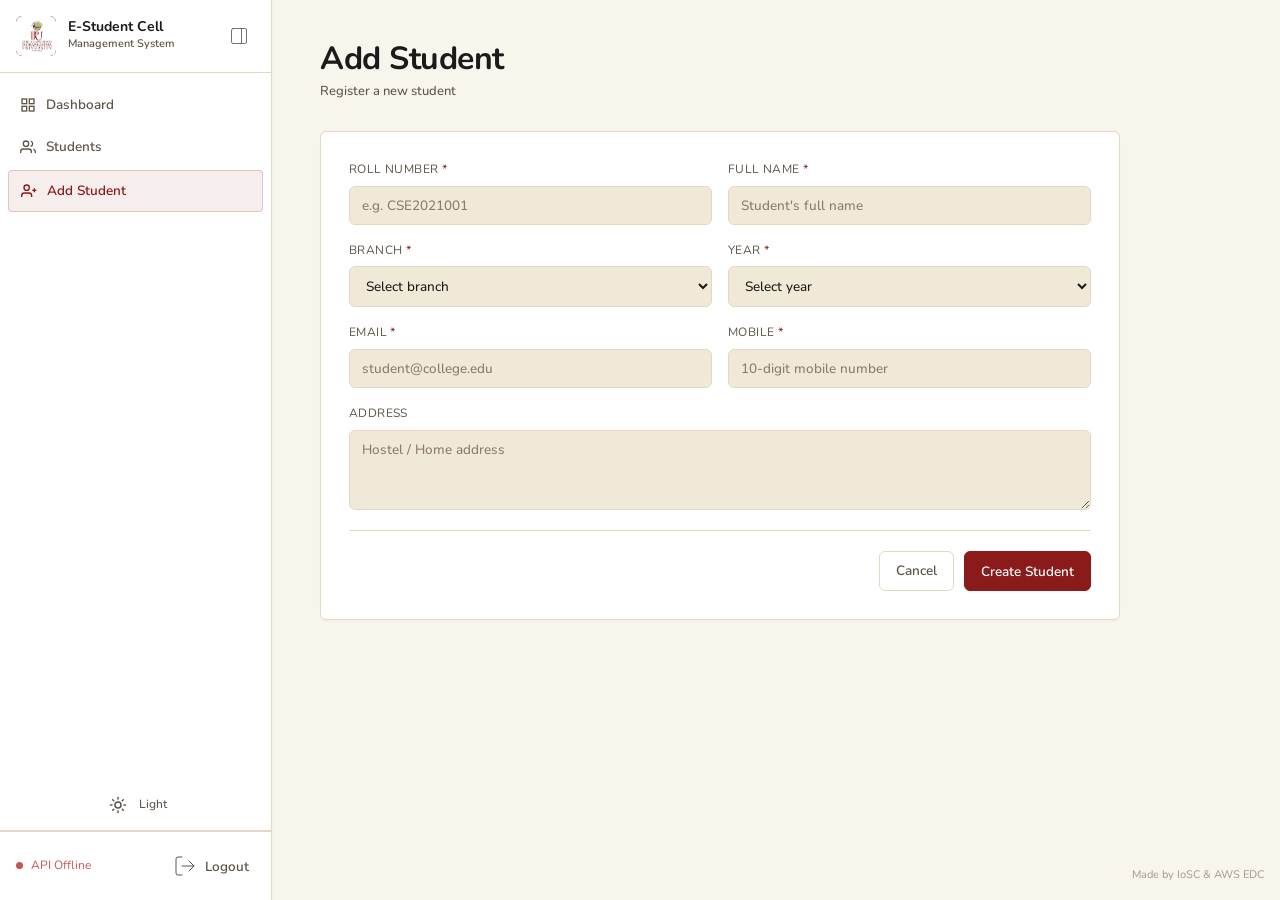
==== commit 61f9e327: "Frontend Done ig" ====
--- a/frontend/add-student.html
+++ b/frontend/add-student.html
@@ -6,7 +6,7 @@
   <meta name="viewport" content="width=device-width, initial-scale=1.0"/>
   <title>Add Student — E-Student Cell</title>
   <link rel="stylesheet" href="css/style.css" />
-  <link href="https://fonts.googleapis.com/css2?family=Playfair+Display:wght@400;600;700&family=Source+Sans+3:wght@400;500;600&family=IBM+Plex+Mono:wght@400;500&display=swap" rel="stylesheet"/>
+  <link href="https://fonts.googleapis.com/css2?family=Playfair+Display:wght@400;600;700&family=Source+Sans+3:wght@400;500;600&family=IBM+Plex+Mono:wght@400;500&family=Nunito:ital,wght@0,200..1000;1,200..1000&display=swap" rel="stylesheet"/>
 </head>
 <body>
 
@@ -40,6 +40,16 @@
           <span class="nav-item-label">Add Student</span>
         </a>
       </nav>
+      <div class="theme-switcher-section">
+        <div class="theme-toggle-container">
+          <button class="theme-toggle" id="themeToggle" aria-label="Toggle theme">
+            <svg class="sun-icon" xmlns="http://www.w3.org/2000/svg" width="24" height="24" viewBox="0 0 24 24" fill="none" stroke="currentColor" stroke-width="2" stroke-linecap="round" stroke-linejoin="round" class="lucide lucide-sun"><circle cx="12" cy="12" r="4"/><path d="M12 2v2"/><path d="M12 20v2"/><path d="m4.93 4.93 1.41 1.41"/><path d="m17.66 17.66 1.41 1.41"/><path d="M2 12h2"/><path d="M20 12h2"/><path d="m6.34 17.66-1.41 1.41"/><path d="m19.07 4.93-1.41 1.41"/></svg>
+            <svg class="moon-icon" xmlns="http://www.w3.org/2000/svg" width="24" height="24" viewBox="0 0 24 24" fill="none" stroke="currentColor" stroke-width="2" stroke-linecap="round" stroke-linejoin="round" class="lucide lucide-moon"><path d="M20.985 12.486a9 9 0 1 1-9.473-9.472c.405-.022.617.46.402.803a6 6 0 0 0 8.268 8.268c.344-.215.825-.004.803.401"/></svg>
+          </button>
+          <span class="theme-label" id="themeLabel">Light</span>
+        </div>
+      </div>
+
       <div class="sidebar-footer">
         <div class="sidebar-footer-content">
           <div class="api-status" id="apiStatus">
@@ -56,6 +66,9 @@
 
     <main class="main-content">
       <header class="page-header">
+        <button class="mobile-menu-toggle" id="mobileMenuToggle" aria-label="Toggle Mobile Menu">
+          <svg xmlns="http://www.w3.org/2000/svg" width="24" height="24" viewBox="0 0 24 24" fill="none" stroke="currentColor" stroke-width="2" stroke-linecap="round" stroke-linejoin="round"><line x1="3" y1="6" x2="21" y2="6"/><line x1="3" y1="12" x2="21" y2="12"/><line x1="3" y1="18" x2="21" y2="18"/></svg>
+        </button>
         <div class="header-left">
           <div>
             <h1 class="page-title">Add Student</h1>
@@ -119,6 +132,8 @@
     </main>
   </div>
 
+  <footer class="universal-footer">Made by IoSC & AWS EDC</footer>
+
   <script src="js/api.js"></script>
   <script src="js/pages/add-student.js"></script>
 </body>
--- a/frontend/css/style.css
+++ b/frontend/css/style.css
@@ -1,6 +1,6 @@
 
 :root {
-  /* Color System - Warm Editorial Palette */
+  /* Color System - Warm Editorial Palette (Light Mode) */
   --bg: #F8F5EC;
   --bg-2: #FFFFFF;
   --bg-3: #F1E9D8;
@@ -21,9 +21,29 @@
   --sidebar-w-collapsed: 76px;
   --sidebar-w: var(--sidebar-w-expanded);
   --radius: 6px;
-  --font-display: 'Playfair Display', serif;
-  --font-body: 'Source Sans 3', sans-serif;
-  --font-mono: 'IBM Plex Mono', monospace;
+  --font-display: 'Nunito', sans-serif;
+  --font-body: 'Nunito', sans-serif;
+  --font-mono: 'Nunito', sans-serif;
+}
+
+:root.dark-mode {
+  /* Dark Mode - Warm Editorial Dark */
+  --bg: #12110F;
+  --bg-2: #1A1816;
+  --bg-3: #22201D;
+  --border: #2E2A26;
+  --border-light: #3A352F;
+  --text: #E8E1D9;
+  --text-muted: #B7A99A;
+  --text-dim: #8A7F73;
+  --accent: #C44545;
+  --accent-dim: rgba(196, 69, 69, 0.12);
+  --accent-hover: #E05A5A;
+  --accent-secondary: #D4B15A;
+  --danger: #E06A6A;
+  --danger-dim: rgba(224, 106, 106, 0.12);
+  --success: #5E9E73;
+  --success-dim: rgba(94, 158, 115, 0.12);
 }
 
 *, *::before, *::after { box-sizing: border-box; margin: 0; padding: 0; }
@@ -33,6 +53,7 @@
   color: var(--text);
   font-family: var(--font-body);
   font-size: 15px;
+  font-weight: 400;
   line-height: 1.65;
   min-height: 100vh;
   position: relative;
@@ -58,6 +79,23 @@
 
 a { color: inherit; text-decoration: none; }
 
+.universal-footer {
+  position: fixed;
+  bottom: 16px;
+  right: 16px;
+  font-size: 11px;
+  font-weight: 500;
+  color: var(--text-dim);
+  font-family: var(--font-body);
+  z-index: 100;
+  opacity: 0.7;
+  transition: opacity 0.2s;
+}
+
+.universal-footer:hover {
+  opacity: 1;
+}
+
 .app-shell {
   display: flex;
   min-height: 100vh;
@@ -111,8 +149,10 @@
 
 .sidebar.collapsed .sidebar-brand {
   justify-content: center;
-  padding: 16px 12px;
+  padding: 16px;
   gap: 0;
+  position: relative;
+  height: 72px;
 }
 
 .sidebar-brand-info {
@@ -128,6 +168,7 @@
   flex: 0;
   gap: 0;
   justify-content: center;
+  align-items: center;
 }
 
 .brand-text {
@@ -168,26 +209,34 @@
 }
 
 .sidebar.collapsed .sidebar-toggle {
+  position: absolute;
   width: 40px;
   height: 40px;
   padding: 8px;
   background: transparent;
-  border-radius: 10px;
-  transition: all 0.2s;
-  display: none;
+  border-radius: 6px;
+  transition: all 0.3s ease;
+  display: flex;
+  align-items: center;
+  justify-content: center;
+  opacity: 0;
+  pointer-events: none;
+  top: 16px;
+  left: 16px;
 }
 
 .sidebar.collapsed .sidebar-brand:hover .sidebar-toggle {
-  display: flex;
+  opacity: 1;
+  pointer-events: all;
 }
 
 .sidebar.collapsed .sidebar-toggle:hover {
-  color: var(--accent);
+  color: #FFFFFF;
 }
 
 .brand-mark {
-  width: 38px;
-  height: 38px;
+  width: 40px;
+  height: 40px;
   background: var(--accent);
   color: #FFFFFF;
   font-family: var(--font-display);
@@ -196,7 +245,7 @@
   display: flex;
   align-items: center;
   justify-content: center;
-  border-radius: 4px;
+  border-radius: 6px;
   flex-shrink: 0;
   letter-spacing: 0.5px;
   overflow: hidden;
@@ -205,9 +254,15 @@
 .brand-logo {
   width: 100%;
   height: 100%;
-  border-radius: 4px;
+  border-radius: 6px;
   object-fit: cover;
-}
+  transition: opacity 0.3s ease;
+}
+
+.sidebar.collapsed .sidebar-brand:hover .brand-logo {
+  opacity: 0;
+}
+
 .brand-text {
   display: flex;
   flex-direction: column;
@@ -224,7 +279,8 @@
 .brand-sub {
   font-size: 11px;
   color: var(--text-muted);
-  font-family: var(--font-mono);
+  font-family: var(--font-body);
+  font-weight: 600;
 }
 
 .sidebar-nav {
@@ -248,7 +304,8 @@
   border-radius: 4px;
   color: var(--text-muted);
   font-size: 13.5px;
-  font-weight: 500;
+  font-weight: 600;
+  font-family: var(--font-body);
   transition: all 0.2s;
   cursor: pointer;
 }
@@ -336,7 +393,8 @@
 
 .logout-text {
   font-size: 13.5px;
-  font-weight: 500;
+  font-weight: 600;
+  font-family: var(--font-body);
   white-space: nowrap;
   transition: opacity 0.2s;
 }
@@ -378,6 +436,89 @@
 .api-status.offline .status-dot { background: var(--danger); }
 .api-status.offline .status-text { color: var(--danger); }
 
+/* Theme Switcher Section */
+.theme-switcher-section {
+  padding: 12px 16px;
+  border-bottom: 1px solid var(--border);
+  flex-shrink: 0;
+  display: flex;
+  align-items: center;
+  justify-content: center;
+}
+
+.sidebar.collapsed .theme-switcher-section {
+  padding: 12px 8px;
+}
+
+.theme-toggle-container {
+  display: flex;
+  align-items: center;
+  justify-content: center;
+  gap: 8px;
+  width: 100%;
+}
+
+.sidebar.collapsed .theme-toggle-container {
+  flex-direction: column;
+  gap: 6px;
+}
+
+.theme-toggle {
+  background: none;
+  border: none;
+  color: var(--text-muted);
+  cursor: pointer;
+  padding: 4px;
+  border-radius: 4px;
+  display: flex;
+  align-items: center;
+  justify-content: center;
+  transition: all 0.2s;
+  line-height: 0;
+}
+
+.theme-toggle:hover {
+  color: var(--accent);
+  background: var(--accent-dim);
+}
+
+.theme-toggle svg {
+  width: 18px;
+  height: 18px;
+  stroke: currentColor;
+  transition: opacity 0.3s, transform 0.3s;
+}
+
+.theme-toggle .moon-icon {
+  opacity: 0;
+  transform: rotate(-180deg);
+  position: absolute;
+}
+
+:root.dark-mode .theme-toggle .sun-icon {
+  opacity: 0;
+  transform: rotate(180deg);
+  position: absolute;
+}
+
+:root.dark-mode .theme-toggle .moon-icon {
+  opacity: 1;
+  transform: rotate(0deg);
+  position: static;
+}
+
+.theme-label {
+  font-size: 12px;
+  font-weight: 500;
+  color: var(--text-muted);
+  transition: opacity 0.2s;
+  white-space: nowrap;
+}
+
+.sidebar.collapsed .theme-label {
+  display: none;
+}
+
 .main-content {
   margin-left: var(--sidebar-w);
   flex: 1;
@@ -402,6 +543,34 @@
   justify-content: space-between;
   margin-bottom: 28px;
   gap: 16px;
+  position: relative;
+}
+
+.mobile-menu-toggle {
+  display: none;
+  background: none;
+  border: none;
+  color: var(--text);
+  cursor: pointer;
+  padding: 6px;
+  border-radius: 6px;
+  transition: all 0.2s;
+  align-items: center;
+  justify-content: center;
+  flex-shrink: 0;
+  position: absolute;
+  left: 0;
+  top: 0;
+}
+
+.mobile-menu-toggle:hover {
+  background: var(--bg-3);
+  color: var(--accent);
+}
+
+.mobile-menu-toggle svg {
+  width: 24px;
+  height: 24px;
 }
 
 .back-link {
@@ -429,7 +598,8 @@
   color: var(--text-muted);
   font-size: 13px;
   margin-top: 3px;
-  font-family: var(--font-mono);
+  font-family: var(--font-body);
+  font-weight: 500;
 }
 
 .header-actions {
@@ -770,6 +940,7 @@
   color: var(--text);
   padding: 9px 12px;
   font-size: 13.5px;
+  font-weight: 500;
   font-family: var(--font-body);
   transition: border-color 0.2s, box-shadow 0.2s;
   width: 100%;
@@ -1137,6 +1308,10 @@
     --sidebar-w: 100%;
   }
   
+  .mobile-menu-toggle {
+    display: flex;
+  }
+  
   .sidebar.visible {
     transform: translateX(0);
   }
@@ -1191,6 +1366,22 @@
     margin-left: 0;
     max-width: 100vw;
     padding: 24px 20px;
+  }
+  
+  .page-header {
+    justify-content: center;
+    text-align: center;
+    padding-left: 36px;
+  }
+  
+  .header-left {
+    width: 100%;
+  }
+  
+  .universal-footer {
+    bottom: 14px;
+    right: 14px;
+    font-size: 10.5px;
   }
   
   .stats-grid { grid-template-columns: repeat(2, 1fr); }
@@ -1220,5 +1411,13 @@
   }
   .page-header {
     margin-bottom: 20px;
+    justify-content: center;
+    text-align: center;
+    padding-left: 36px;
+  }
+  .universal-footer {
+    bottom: 12px;
+    right: 12px;
+    font-size: 10px;
   }
 }
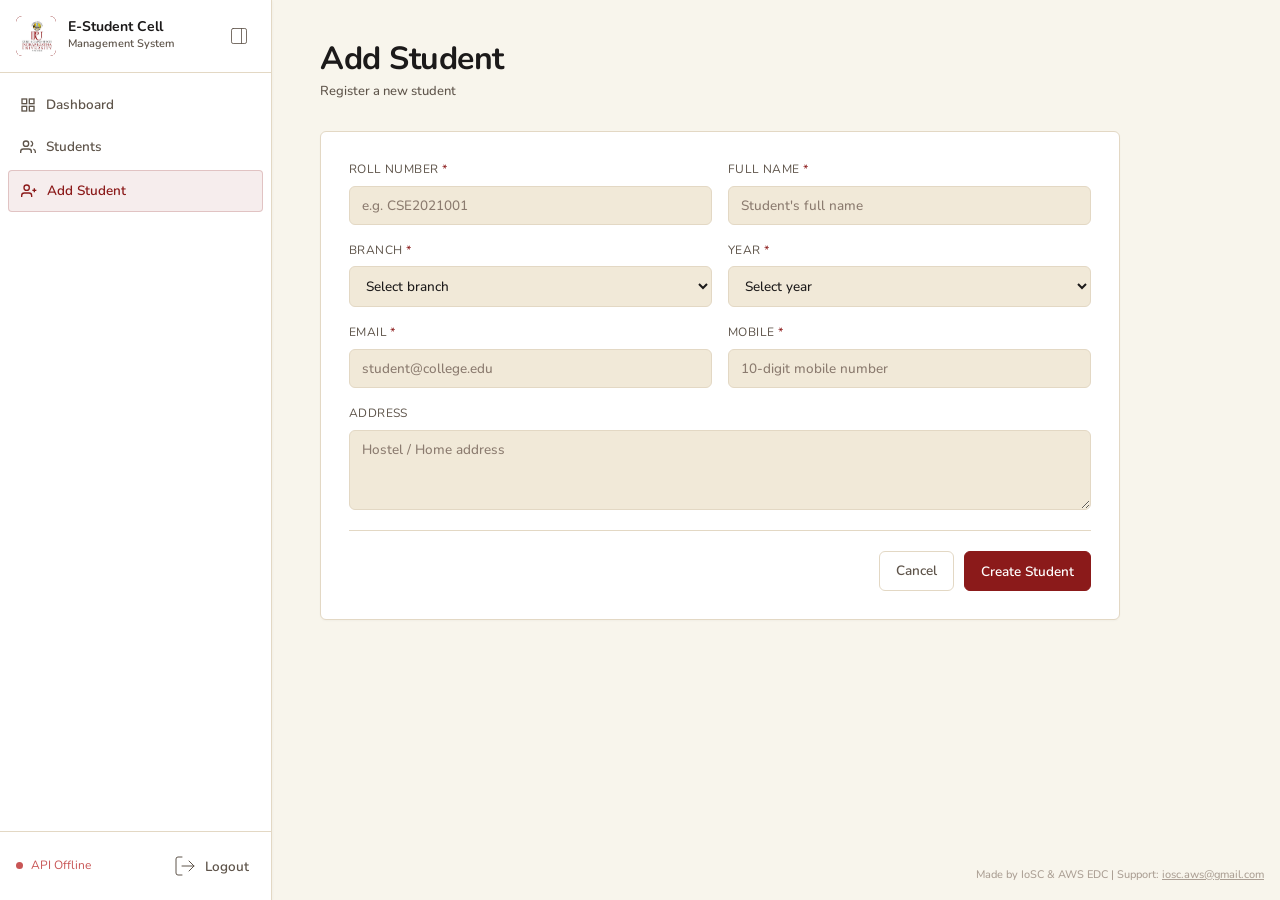
==== commit 708903ac: "UI/UX Done" ====
--- a/frontend/add-student.html
+++ b/frontend/add-student.html
@@ -40,15 +40,7 @@
           <span class="nav-item-label">Add Student</span>
         </a>
       </nav>
-      <div class="theme-switcher-section">
-        <div class="theme-toggle-container">
-          <button class="theme-toggle" id="themeToggle" aria-label="Toggle theme">
-            <svg class="sun-icon" xmlns="http://www.w3.org/2000/svg" width="24" height="24" viewBox="0 0 24 24" fill="none" stroke="currentColor" stroke-width="2" stroke-linecap="round" stroke-linejoin="round" class="lucide lucide-sun"><circle cx="12" cy="12" r="4"/><path d="M12 2v2"/><path d="M12 20v2"/><path d="m4.93 4.93 1.41 1.41"/><path d="m17.66 17.66 1.41 1.41"/><path d="M2 12h2"/><path d="M20 12h2"/><path d="m6.34 17.66-1.41 1.41"/><path d="m19.07 4.93-1.41 1.41"/></svg>
-            <svg class="moon-icon" xmlns="http://www.w3.org/2000/svg" width="24" height="24" viewBox="0 0 24 24" fill="none" stroke="currentColor" stroke-width="2" stroke-linecap="round" stroke-linejoin="round" class="lucide lucide-moon"><path d="M20.985 12.486a9 9 0 1 1-9.473-9.472c.405-.022.617.46.402.803a6 6 0 0 0 8.268 8.268c.344-.215.825-.004.803.401"/></svg>
-          </button>
-          <span class="theme-label" id="themeLabel">Light</span>
-        </div>
-      </div>
+      
 
       <div class="sidebar-footer">
         <div class="sidebar-footer-content">
@@ -132,7 +124,7 @@
     </main>
   </div>
 
-  <footer class="universal-footer">Made by IoSC & AWS EDC</footer>
+  <footer class="universal-footer">Made by IoSC & AWS EDC | Support: <a href="mailto:iosc.aws@gmail.com" style="text-decoration: underline;">iosc.aws@gmail.com</a></footer>
 
   <script src="js/api.js"></script>
   <script src="js/pages/add-student.js"></script>
